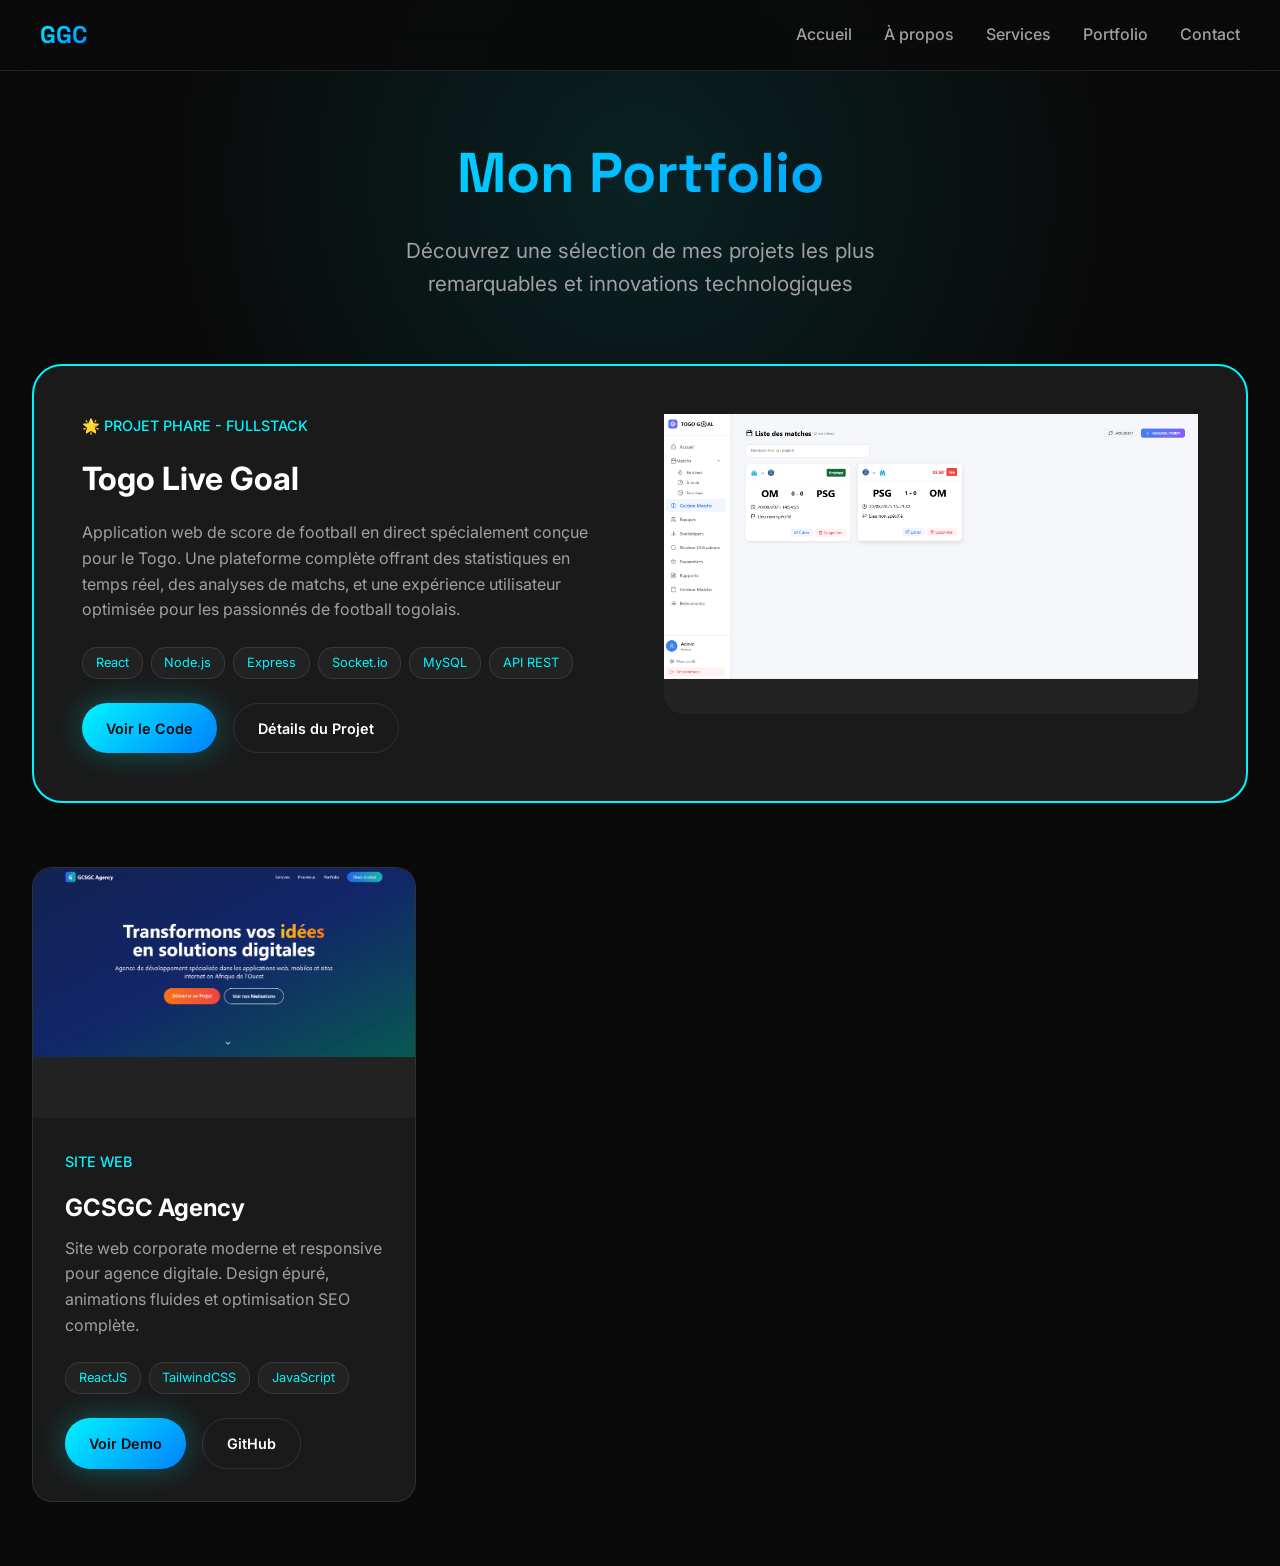
==== portfolio.html @ 29efc6a3 "v2" ====
<!DOCTYPE html>
<html lang="fr">
  <head>
    <meta charset="UTF-8" />
    <meta name="viewport" content="width=device-width, initial-scale=1.0" />
    <title>Portfolio - Gassou Gilles-Christ</title>
    <link
      href="https://fonts.googleapis.com/css2?family=Inter:wght@300;400;500;600;700;800&family=Space+Grotesk:wght@400;500;600;700&display=swap"
      rel="stylesheet"
    />

    <link rel="stylesheet" href="style_harmonised.css" />
    <link rel="stylesheet" href="portfolio.css" />
  </head>
  <body>
    <!-- Navigation -->
    <nav class="nav">
      <div class="nav-container">
        <a href="index.html" class="logo">GGC</a>
        <ul class="nav-links">
          <li><a href="index.html">Accueil</a></li>
          <li><a href="about.html">À propos</a></li>
          <li><a href="services.html">Services</a></li>
          <li><a href="portfolio.html">Portfolio</a></li>
          <li><a href="contact.html">Contact</a></li>
        </ul>
      </div>
    </nav>

    <!-- Header -->
    <header class="page-header">
      <h1 class="page-title">Mon Portfolio</h1>
      <p class="page-subtitle">
        Découvrez une sélection de mes projets les plus remarquables et
        innovations technologiques
      </p>
    </header>

    <!-- Filter Tabs -->
    <!-- <div class="filter-tabs">
      <button class="filter-tab active" data-filter="all">Tous</button>
      <button class="filter-tab" data-filter="web">Web</button>
      <button class="filter-tab" data-filter="mobile">Mobile</button>
      <button class="filter-tab" data-filter="fullstack">Fullstack</button>
    </div> -->

    <!-- Portfolio Content -->
    <main class="portfolio-content">
      <div class="portfolio-grid">
        <!-- Featured Project -->
        <div class="featured-project" data-category="fullstack">
          <div class="featured-content">
            <div class="project-category">🌟 PROJET PHARE - FULLSTACK</div>
            <h3>Togo Live Goal</h3>
            <p class="project-description">
              Application web de score de football en direct spécialement conçue
              pour le Togo. Une plateforme complète offrant des statistiques en
              temps réel, des analyses de matchs, et une expérience utilisateur
              optimisée pour les passionnés de football togolais.
            </p>
            <div class="project-tech">
              <span class="tech-tag">React</span>
              <span class="tech-tag">Node.js</span>
              <span class="tech-tag">Express</span>
              <span class="tech-tag">Socket.io</span>
              <span class="tech-tag">MySQL</span>
              <span class="tech-tag">API REST</span>
            </div>
            <div class="project-buttons">
              <a
                href="https://github.com/daRevrse/togo-live-goal"
                class="btn btn-primary"
                >Voir le Code</a
              >
              <a href="#" class="btn btn-secondary">Détails du Projet</a>
            </div>
          </div>
          <div class="featured-image">
            <div class="project-placeholder">
              <img src="Capture.PNG" width="100%" alt="Togo Live Goal" />
            </div>
          </div>
        </div>

        <!-- Project 2 -->
        <div class="project-card" data-category="web">
          <div class="project-image">
            <div class="project-placeholder">
              <img src="Capture (2).PNG" width="100%" alt="GCSGC Agency" />
            </div>
            <div class="project-overlay">
              <div class="project-links">
                <a
                  href="https://github.com/daRevrse/site-gcsgc-agency"
                  class="project-link"
                  >GitHub</a
                >
                <a
                  href="https://darevrse.github.io/site-gcsgc-agency/"
                  class="project-link"
                  >Demo</a
                >
              </div>
            </div>
          </div>
          <div class="project-content">
            <div class="project-category">SITE WEB</div>
            <h3 class="project-title">GCSGC Agency</h3>
            <p class="project-description">
              Site web corporate moderne et responsive pour agence digitale.
              Design épuré, animations fluides et optimisation SEO complète.
            </p>
            <div class="project-tech">
              <span class="tech-tag">ReactJS</span>
              <span class="tech-tag">TailwindCSS</span>
              <span class="tech-tag">JavaScript</span>
            </div>
            <div class="project-buttons">
              <a
                href="https://darevrse.github.io/site-gcsgc-agency/"
                class="btn btn-primary"
                >Voir Demo</a
              >
              <a
                href="https://github.com/daRevrse/site-gcsgc-agency"
                class="btn btn-secondary"
                >GitHub</a
              >
            </div>
          </div>
        </div>

        <!-- Project 3 -->
        <!-- <div class="project-card" data-category="web">
          <div class="project-image">
            <div class="project-placeholder">🛒</div>
            <div class="project-overlay">
              <div class="project-links">
                <a href="#" class="project-link">Demo</a>
                <a href="#" class="project-link">GitHub</a>
              </div>
            </div>
          </div>
          <div class="project-content">
            <div class="project-category">E-COMMERCE</div>
            <h3 class="project-title">MarketPlace Togo</h3>
            <p class="project-description">
              Plateforme e-commerce complète dédiée au marché togolais. Système
              de paiement mobile intégré et interface multilingue
              (français/éwé).
            </p>
            <div class="project-tech">
              <span class="tech-tag">Laravel</span>
              <span class="tech-tag">PHP</span>
              <span class="tech-tag">MySQL</span>
              <span class="tech-tag">Stripe</span>
              <span class="tech-tag">Bootstrap</span>
            </div>
            <div class="project-buttons">
              <a href="#" class="btn btn-primary">Voir Demo</a>
              <a href="#" class="btn btn-secondary">GitHub</a>
            </div>
          </div>
        </div> -->

        <!-- Project 4 -->
        <!-- <div class="project-card" data-category="mobile">
          <div class="project-image">
            <div class="project-placeholder">🏥</div>
            <div class="project-overlay">
              <div class="project-links">
                <a href="#" class="project-link">Demo</a>
                <a href="#" class="project-link">GitHub</a>
              </div>
            </div>
          </div>
          <div class="project-content">
            <div class="project-category">MOBILE APP</div>
            <h3 class="project-title">MediCare+</h3>
            <p class="project-description">
              Application mobile de télémédecine permettant la prise de
              rendez-vous, consultation vidéo et suivi médical personnalisé.
            </p>
            <div class="project-tech">
              <span class="tech-tag">React Native</span>
              <span class="tech-tag">Firebase</span>
              <span class="tech-tag">WebRTC</span>
              <span class="tech-tag">Redux</span>
            </div>
            <div class="project-buttons">
              <a href="#" class="btn btn-primary">Voir Demo</a>
              <a href="#" class="btn btn-secondary">GitHub</a>
            </div>
          </div>
        </div> -->

        <!-- Project 5 -->
        <!-- <div class="project-card" data-category="fullstack">
          <div class="project-image">
            <div class="project-placeholder">📊</div>
            <div class="project-overlay">
              <div class="project-links">
                <a href="#" class="project-link">Demo</a>
                <a href="#" class="project-link">GitHub</a>
              </div>
            </div>
          </div>
          <div class="project-content">
            <div class="project-category">DASHBOARD</div>
            <h3 class="project-title">Analytics Pro</h3>
            <p class="project-description">
              Dashboard d'analytics avancé avec visualisations interactives,
              rapports automatisés et intégrations API multiples.
            </p>
            <div class="project-tech">
              <span class="tech-tag">React</span>
              <span class="tech-tag">D3.js</span>
              <span class="tech-tag">Node.js</span>
              <span class="tech-tag">PostgreSQL</span>
              <span class="tech-tag">Docker</span>
            </div>
            <div class="project-buttons">
              <a href="#" class="btn btn-primary">Voir Demo</a>
              <a href="#" class="btn btn-secondary">GitHub</a>
            </div>
          </div>
        </div> -->

        <!-- Project 6 -->
        <!-- <div class="project-card" data-category="web">
          <div class="project-image">
            <div class="project-placeholder">🎓</div>
            <div class="project-overlay">
              <div class="project-links">
                <a href="#" class="project-link">Demo</a>
                <a href="#" class="project-link">GitHub</a>
              </div>
            </div>
          </div>
          <div class="project-content">
            <div class="project-category">PLATEFORME LMS</div>
            <h3 class="project-title">EduTech Togo</h3>
            <p class="project-description">
              Plateforme d'apprentissage en ligne adaptée au système éducatif
              togolais. Cours interactifs, quiz et suivi de progression.
            </p>
            <div class="project-tech">
              <span class="tech-tag">Next.js</span>
              <span class="tech-tag">TypeScript</span>
              <span class="tech-tag">Prisma</span>
              <span class="tech-tag">NextAuth</span>
              <span class="tech-tag">Tailwind</span>
            </div>
            <div class="project-buttons">
              <a href="#" class="btn btn-primary">Voir Demo</a>
              <a href="#" class="btn btn-secondary">GitHub</a>
            </div>
          </div>
        </div> -->

        <!-- Project 7 -->
        <!-- <div class="project-card" data-category="mobile">
          <div class="project-image">
            <div class="project-placeholder">🚗</div>
            <div class="project-overlay">
              <div class="project-links">
                <a href="#" class="project-link">Demo</a>
                <a href="#" class="project-link">GitHub</a>
              </div>
            </div>
          </div>
          <div class="project-content">
            <div class="project-category">MOBILE APP</div>
            <h3 class="project-title">RideShare Lomé</h3>
            <p class="project-description">
              Application de covoiturage spécialement conçue pour Lomé.
              Géolocalisation en temps réel et paiement mobile intégré.
            </p>
            <div class="project-tech">
              <span class="tech-tag">Flutter</span>
              <span class="tech-tag">Google Maps</span>
              <span class="tech-tag">Firebase</span>
              <span class="tech-tag">Stripe</span>
            </div>
            <div class="project-buttons">
              <a href="#" class="btn btn-primary">Voir Demo</a>
              <a href="#" class="btn btn-secondary">GitHub</a>
            </div>
          </div>
        </div> -->

        <!-- Project 8 -->
        <!-- <div class="project-card" data-category="fullstack">
          <div class="project-image">
            <div class="project-placeholder">💼</div>
            <div class="project-overlay">
              <div class="project-links">
                <a href="#" class="project-link">Demo</a>
                <a href="#" class="project-link">GitHub</a>
              </div>
            </div>
          </div>
          <div class="project-content">
            <div class="project-category">SAAS PLATFORM</div>
            <h3 class="project-title">TaskMaster Pro</h3>
            <p class="project-description">
              Plateforme SaaS de gestion de projets avec collaboration temps
              réel, tableaux de bord personnalisables et intégrations tierces.
            </p>
            <div class="project-tech">
              <span class="tech-tag">React</span>
              <span class="tech-tag">Express</span>
              <span class="tech-tag">MongoDB</span>
              <span class="tech-tag">Socket.io</span>
              <span class="tech-tag">JWT</span>
            </div>
            <div class="project-buttons">
              <a href="#" class="btn btn-primary">Voir Demo</a>
              <a href="#" class="btn btn-secondary">GitHub</a>
            </div>
          </div>
        </div>  -->
      </div>
    </main>

    <script>
      // Filtrage des projets
      const filterTabs = document.querySelectorAll(".filter-tab");
      const projectCards = document.querySelectorAll(
        ".project-card, .featured-project"
      );

      filterTabs.forEach((tab) => {
        tab.addEventListener("click", () => {
          // Retirer la classe active de tous les tabs
          filterTabs.forEach((t) => t.classList.remove("active"));
          // Ajouter la classe active au tab cliqué
          tab.classList.add("active");

          const filter = tab.getAttribute("data-filter");

          projectCards.forEach((card) => {
            if (filter === "all") {
              card.style.display = "block";
              card.style.animation = "fadeInUp 0.6s ease forwards";
            } else {
              const category = card.getAttribute("data-category");
              if (category === filter) {
                card.style.display = "block";
                card.style.animation = "fadeInUp 0.6s ease forwards";
              } else {
                card.style.display = "none";
              }
            }
          });
        });
      });

      // Animation au scroll
      const observerOptions = {
        threshold: 0.1,
        rootMargin: "0px 0px -50px 0px",
      };

      const observer = new IntersectionObserver(function (entries) {
        entries.forEach((entry) => {
          if (entry.isIntersecting) {
            entry.target.style.animationDelay = Math.random() * 0.5 + "s";
            entry.target.style.animation = "fadeInUp 0.6s ease forwards";
          }
        });
      }, observerOptions);

      // Observer tous les projets
      projectCards.forEach((card) => {
        observer.observe(card);
      });
    </script>
  </body>
</html>
---- style_harmonised.css ----
:root {
  --primary-bg: #0a0a0a;
  --secondary-bg: #111111;
  --accent-color: #00f5ff;
  --accent-gradient: linear-gradient(135deg, #00f5ff 0%, #0080ff 100%);
  --text-primary: #ffffff;
  --text-secondary: #a0a0a0;
  --text-muted: #666666;
  --surface: #1a1a1a;
  --surface-elevated: #222222;
  --border-color: rgba(255, 255, 255, 0.1);
  --shadow: 0 20px 40px rgba(0, 0, 0, 0.3);
  --glow: 0 0 30px rgba(0, 245, 255, 0.3);
}

* {
  margin: 0;
  padding: 0;
  box-sizing: border-box;
}

body {
  font-family: "Inter", sans-serif;
  background: var(--primary-bg);
  color: var(--text-primary);
  line-height: 1.6;
}

/* Navigation */
.nav {
  position: fixed;
  top: 0;
  left: 0;
  right: 0;
  z-index: 1000;
  padding: 1rem 2rem;
  background: rgba(10, 10, 10, 0.9);
  backdrop-filter: blur(20px);
  border-bottom: 1px solid var(--border-color);
}

.nav-container {
  display: flex;
  justify-content: space-between;
  align-items: center;
  max-width: 1200px;
  margin: 0 auto;
}

.logo {
  font-family: "Space Grotesk", sans-serif;
  font-size: 1.5rem;
  font-weight: 700;
  background: var(--accent-gradient);
  -webkit-background-clip: text;
  -webkit-text-fill-color: transparent;
  background-clip: text;
  text-decoration: none;
}

.nav-links {
  display: flex;
  gap: 2rem;
  list-style: none;
}

.nav-links a {
  color: var(--text-secondary);
  text-decoration: none;
  font-weight: 500;
  transition: all 0.3s ease;
  position: relative;
}

.nav-links a:hover {
  color: var(--accent-color);
}

.nav-links a::after {
  content: "";
  position: absolute;
  bottom: -5px;
  left: 0;
  width: 0;
  height: 2px;
  background: var(--accent-gradient);
  transition: width 0.3s ease;
}

.nav-links a:hover::after {
  width: 100%;
}

/* Mobile menu */
.mobile-menu-btn {
  display: none;
  flex-direction: column;
  cursor: pointer;
}

.mobile-menu-btn span {
  width: 25px;
  height: 3px;
  background: var(--text-primary);
  margin: 3px 0;
  transition: 0.3s;
}

/* Header de page */
.page-header {
  padding: 8rem 2rem 4rem;
  text-align: center;
  background: radial-gradient(
    circle at 50% 50%,
    rgba(0, 245, 255, 0.1) 0%,
    transparent 70%
  );
}

.page-title {
  font-family: "Space Grotesk", sans-serif;
  font-size: 3.5rem;
  font-weight: 800;
  margin-bottom: 1rem;
  background: var(--accent-gradient);
  -webkit-background-clip: text;
  -webkit-text-fill-color: transparent;
  background-clip: text;
}

.page-subtitle {
  font-size: 1.3rem;
  color: var(--text-secondary);
  max-width: 600px;
  margin: 0 auto;
}

/* Boutons */
.btn {
  padding: 1rem 2rem;
  border: none;
  border-radius: 50px;
  font-weight: 600;
  font-size: 1rem;
  cursor: pointer;
  transition: all 0.3s ease;
  text-decoration: none;
  display: inline-flex;
  align-items: center;
  gap: 0.5rem;
}

.btn-primary {
  background: var(--accent-gradient);
  color: var(--primary-bg);
  box-shadow: var(--glow);
}

.btn-primary:hover {
  transform: translateY(-2px);
  box-shadow: 0 0 40px rgba(0, 245, 255, 0.5);
}

.btn-secondary {
  background: transparent;
  color: var(--text-primary);
  border: 2px solid var(--border-color);
}

.btn-secondary:hover {
  border-color: var(--accent-color);
  color: var(--accent-color);
  transform: translateY(-2px);
}

/* Responsive */
@media (max-width: 768px) {
  .page-title {
    font-size: 2.5rem;
  }

  .nav-links {
    position: fixed;
    top: 70px;
    left: 0;
    right: 0;
    background: var(--primary-bg);
    flex-direction: column;
    padding: 2rem;
    gap: 1.5rem;
    border-top: 1px solid var(--border-color);
    transform: translateY(-100%);
    opacity: 0;
    transition: all 0.3s ease;
  }

  .nav-links.active {
    transform: translateY(0);
    opacity: 1;
  }

  .mobile-menu-btn {
    display: flex;
  }

  .mobile-menu-btn.active span:nth-child(1) {
    transform: rotate(-45deg) translate(-5px, 6px);
  }

  .mobile-menu-btn.active span:nth-child(2) {
    opacity: 0;
  }

  .mobile-menu-btn.active span:nth-child(3) {
    transform: rotate(45deg) translate(-5px, -6px);
  }
}
---- portfolio.css ----
:root {
  --primary-bg: #0a0a0a;
  --secondary-bg: #111111;
  --accent-color: #00f5ff;
  --accent-gradient: linear-gradient(135deg, #00f5ff 0%, #0080ff 100%);
  --text-primary: #ffffff;
  --text-secondary: #a0a0a0;
  --text-muted: #666666;
  --surface: #1a1a1a;
  --surface-elevated: #222222;
  --border-color: rgba(255, 255, 255, 0.1);
  --shadow: 0 20px 40px rgba(0, 0, 0, 0.3);
  --glow: 0 0 30px rgba(0, 245, 255, 0.3);
}

* {
  margin: 0;
  padding: 0;
  box-sizing: border-box;
}

body {
  font-family: "Inter", sans-serif;
  background: var(--primary-bg);
  color: var(--text-primary);
  line-height: 1.6;
}

/* Navigation */
.nav {
  position: fixed;
  top: 0;
  left: 0;
  right: 0;
  z-index: 1000;
  padding: 1rem 2rem;
  background: rgba(10, 10, 10, 0.9);
  backdrop-filter: blur(20px);
  border-bottom: 1px solid var(--border-color);
}

.nav-container {
  display: flex;
  justify-content: space-between;
  align-items: center;
  max-width: 1200px;
  margin: 0 auto;
}

.logo {
  font-family: "Space Grotesk", sans-serif;
  font-size: 1.5rem;
  font-weight: 700;
  background: var(--accent-gradient);
  -webkit-background-clip: text;
  -webkit-text-fill-color: transparent;
  background-clip: text;
  text-decoration: none;
}

.nav-links {
  display: flex;
  gap: 2rem;
  list-style: none;
}

.nav-links a {
  color: var(--text-secondary);
  text-decoration: none;
  font-weight: 500;
  transition: color 0.3s ease;
}

.nav-links a:hover {
  color: var(--accent-color);
}

/* Header */
.page-header {
  padding: 8rem 2rem 4rem;
  text-align: center;
  background: radial-gradient(
    circle at 50% 50%,
    rgba(0, 245, 255, 0.1) 0%,
    transparent 70%
  );
}

.page-title {
  font-family: "Space Grotesk", sans-serif;
  font-size: 3.5rem;
  font-weight: 800;
  margin-bottom: 1rem;
  background: var(--accent-gradient);
  -webkit-background-clip: text;
  -webkit-text-fill-color: transparent;
  background-clip: text;
}

.page-subtitle {
  font-size: 1.3rem;
  color: var(--text-secondary);
  max-width: 600px;
  margin: 0 auto;
}

/* Filter Tabs */
.filter-tabs {
  display: flex;
  justify-content: center;
  gap: 1rem;
  margin: 2rem 0 4rem;
  padding: 0 2rem;
}

.filter-tab {
  background: var(--surface);
  border: 1px solid var(--border-color);
  color: var(--text-secondary);
  padding: 0.8rem 1.5rem;
  border-radius: 25px;
  cursor: pointer;
  transition: all 0.3s ease;
  font-weight: 500;
}

.filter-tab.active,
.filter-tab:hover {
  background: var(--accent-gradient);
  color: var(--primary-bg);
  border-color: transparent;
}

/* Portfolio Grid */
.portfolio-content {
  max-width: 1400px;
  margin: 0 auto;
  padding: 0 2rem 4rem;
}

.portfolio-grid {
  display: grid;
  grid-template-columns: repeat(auto-fit, minmax(350px, 1fr));
  gap: 2rem;
}

.project-card {
  background: var(--surface);
  border-radius: 20px;
  overflow: hidden;
  border: 1px solid var(--border-color);
  transition: all 0.3s ease;
  opacity: 0;
  transform: translateY(30px);
  animation: fadeInUp 0.6s ease forwards;
}

.project-card:hover {
  transform: translateY(-10px);
  box-shadow: var(--shadow);
  border-color: var(--accent-color);
}

@keyframes fadeInUp {
  to {
    opacity: 1;
    transform: translateY(0);
  }
}

.project-image {
  height: 250px;
  background: var(--surface-elevated);
  position: relative;
  overflow: hidden;
}

.project-image img {
  width: 100%;
  height: 100%;
  object-fit: cover;
}

.project-placeholder {
  display: flex;
  align-items: center;
  justify-content: center;
  font-size: 4rem;
  color: var(--text-muted);
}

.project-overlay {
  position: absolute;
  top: 0;
  left: 0;
  right: 0;
  bottom: 0;
  background: rgba(0, 0, 0, 0.8);
  display: flex;
  align-items: center;
  justify-content: center;
  opacity: 0;
  transition: opacity 0.3s ease;
}

.project-card:hover .project-overlay {
  opacity: 1;
}

.project-links {
  display: flex;
  gap: 1rem;
}

.project-link {
  background: var(--accent-gradient);
  color: var(--primary-bg);
  padding: 0.8rem 1.5rem;
  border-radius: 25px;
  text-decoration: none;
  font-weight: 600;
  transition: transform 0.3s ease;
}

.project-link:hover {
  transform: scale(1.05);
}

.project-content {
  padding: 2rem;
}

.project-title {
  font-size: 1.5rem;
  font-weight: 700;
  color: var(--text-primary);
  margin-bottom: 0.5rem;
}

.project-category {
  color: var(--accent-color);
  font-size: 0.9rem;
  font-weight: 500;
  margin-bottom: 1rem;
}

.project-description {
  color: var(--text-secondary);
  line-height: 1.6;
  margin-bottom: 1.5rem;
}

.project-tech {
  display: flex;
  flex-wrap: wrap;
  gap: 0.5rem;
  margin-bottom: 1.5rem;
}

.tech-tag {
  background: var(--surface-elevated);
  color: var(--accent-color);
  padding: 0.3rem 0.8rem;
  border-radius: 15px;
  font-size: 0.8rem;
  border: 1px solid var(--border-color);
}

.project-buttons {
  display: flex;
  gap: 1rem;
}

.btn {
  padding: 0.8rem 1.5rem;
  border-radius: 25px;
  text-decoration: none;
  font-weight: 600;
  font-size: 0.9rem;
  transition: all 0.3s ease;
}

.btn-primary {
  background: var(--accent-gradient);
  color: var(--primary-bg);
}

.btn-secondary {
  background: transparent;
  color: var(--text-primary);
  border: 1px solid var(--border-color);
}

.btn:hover {
  transform: translateY(-2px);
}

.btn-primary:hover {
  box-shadow: var(--glow);
}

.btn-secondary:hover {
  border-color: var(--accent-color);
  color: var(--accent-color);
}

/* Featured Project */
.featured-project {
  grid-column: 1 / -1;
  display: grid;
  grid-template-columns: 1fr 1fr;
  gap: 3rem;
  background: var(--surface);
  border-radius: 30px;
  padding: 3rem;
  border: 2px solid var(--accent-color);
  margin-bottom: 2rem;
}

.featured-content h3 {
  font-size: 2rem;
  margin-bottom: 1rem;
  color: var(--text-primary);
}

.featured-image {
  height: 300px;
  border-radius: 20px;
  background: var(--surface-elevated);
}

@media (max-width: 768px) {
  .page-title {
    font-size: 2.5rem;
  }

  .portfolio-grid {
    grid-template-columns: 1fr;
  }

  .featured-project {
    grid-template-columns: 1fr;
  }

  .filter-tabs {
    flex-wrap: wrap;
  }

  .nav-links {
    display: none;
  }
}
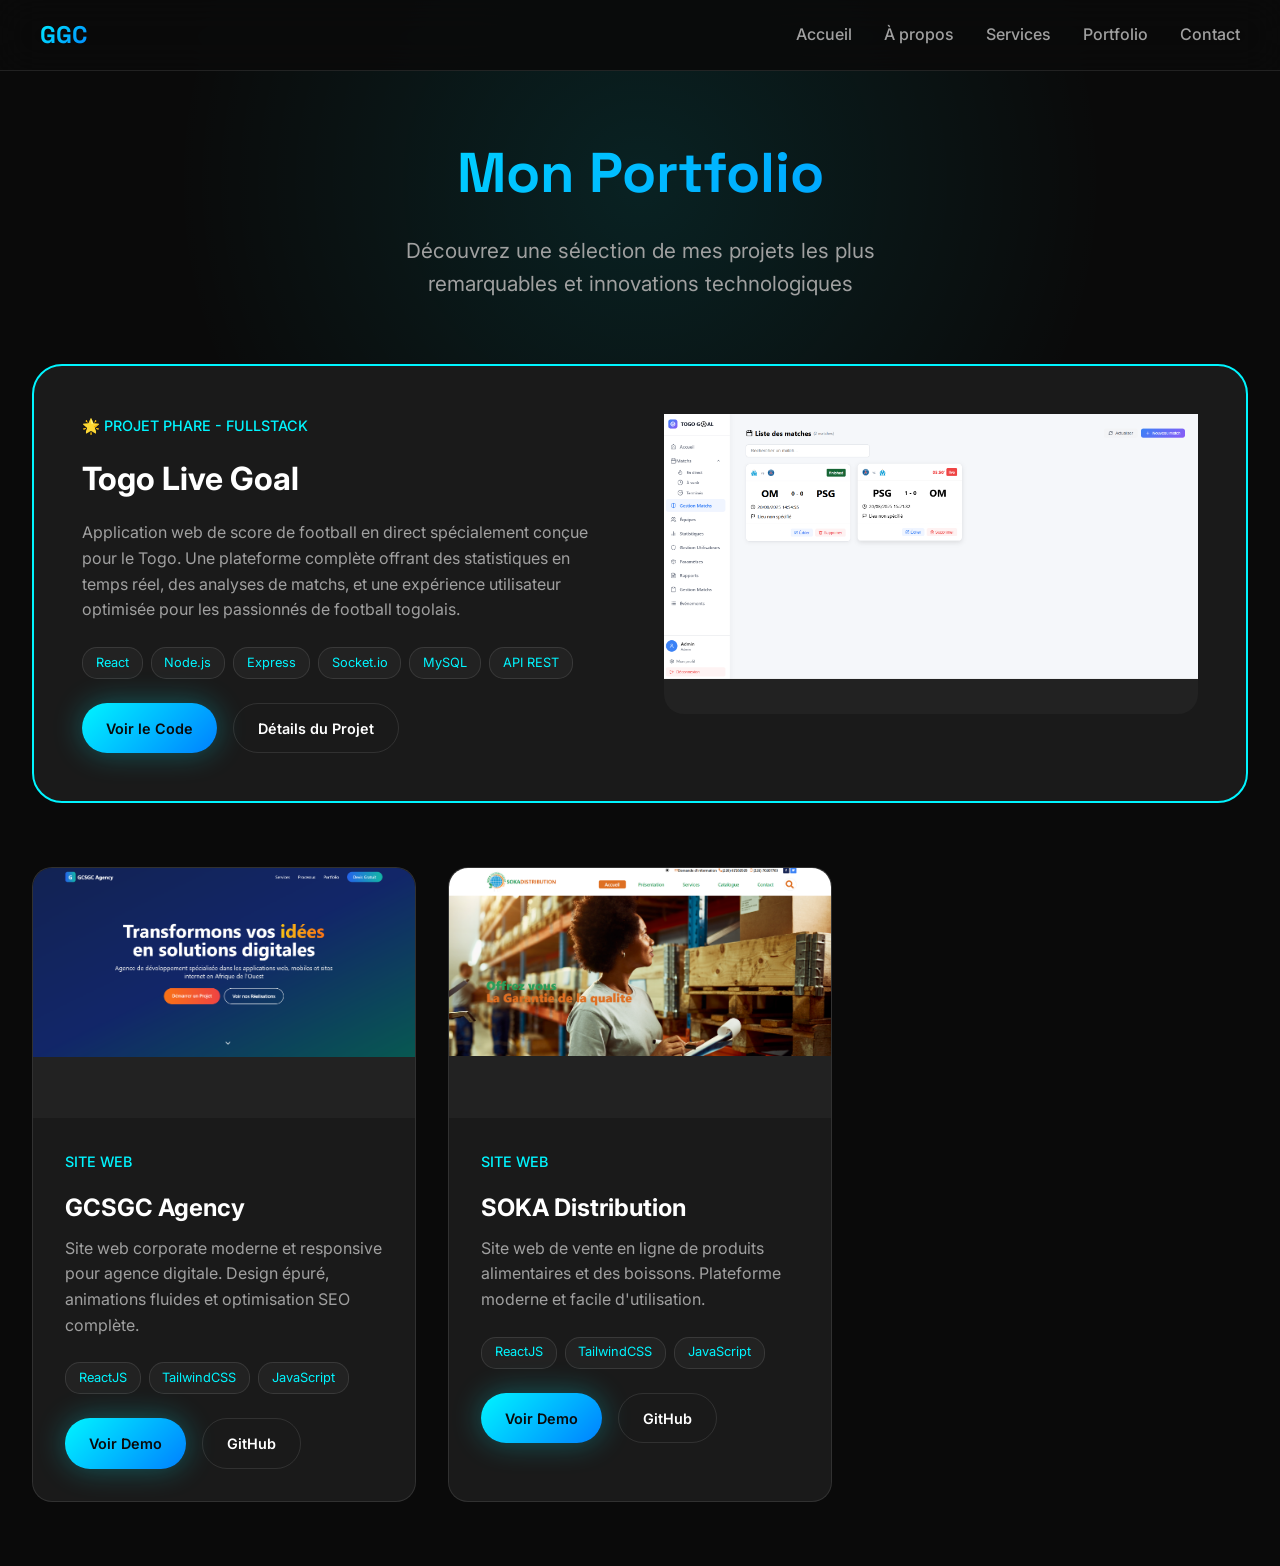
==== commit a204b866: "fix" ====
--- a/portfolio.html
+++ b/portfolio.html
@@ -320,6 +320,54 @@
             </div>
           </div>
         </div>  -->
+
+        <!-- Project 2 -->
+        <div class="project-card" data-category="web">
+          <div class="project-image">
+            <div class="project-placeholder">
+              <img src="Capture (3).PNG" width="100%" alt="SOKA Distribution" />
+            </div>
+            <div class="project-overlay">
+              <div class="project-links">
+                <a
+                  href="https://github.com/daRevrse/sokadistribution"
+                  class="project-link"
+                  >GitHub</a
+                >
+                <a
+                  href="https://sokadistribution.netlify.app/"
+                  class="project-link"
+                  >Demo</a
+                >
+              </div>
+            </div>
+          </div>
+          <div class="project-content">
+            <div class="project-category">SITE WEB</div>
+            <h3 class="project-title">SOKA Distribution</h3>
+            <p class="project-description">
+              Site web de vente en ligne de produits alimentaires et des
+              boissons. Plateforme moderne et facile d'utilisation.
+            </p>
+            <div class="project-tech">
+              <span class="tech-tag">ReactJS</span>
+              <span class="tech-tag">TailwindCSS</span>
+              <span class="tech-tag">JavaScript</span>
+            </div>
+            <div class="project-buttons">
+              <a
+                href="https://sokadistribution.netlify.app/"
+                class="btn btn-primary"
+                >Voir Demo</a
+              >
+              <a
+                href="https://github.com/daRevrse/sokadistribution"
+                class="btn btn-secondary"
+                >GitHub</a
+              >
+            </div>
+          </div>
+        </div>
       </div>
     </main>
 
